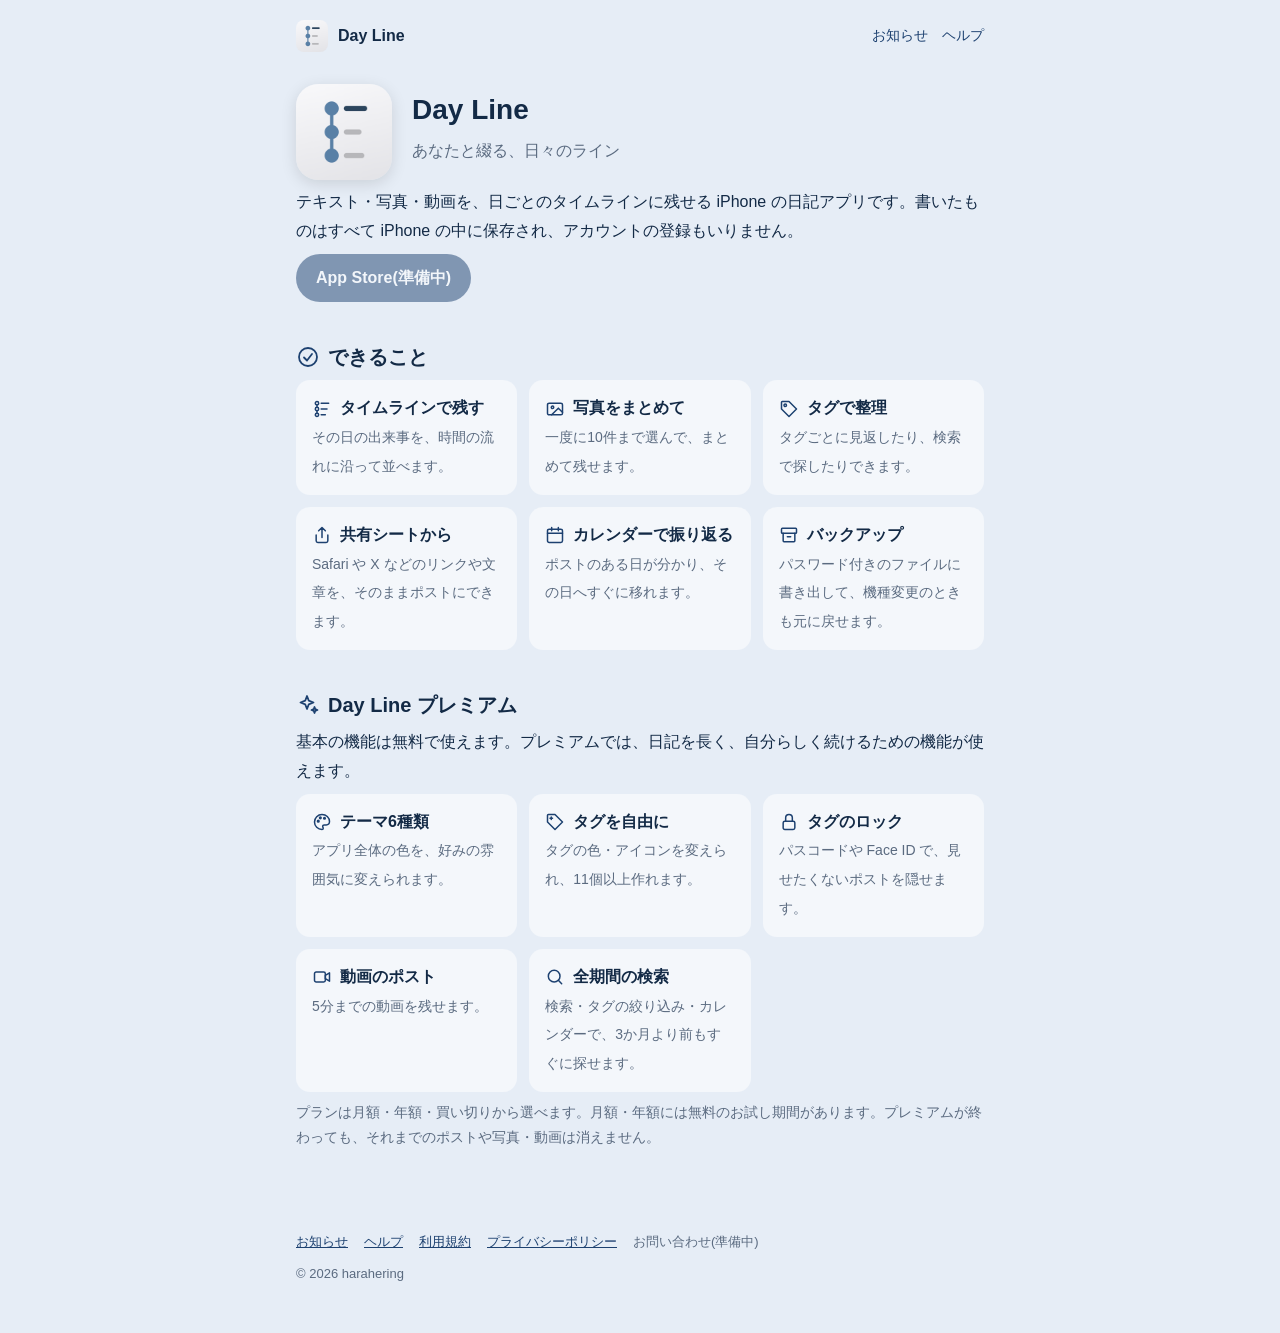
==== dayline/index.html @ ab275535 "アプリ紹介サイトの下書きを作る - 開発者のトップと、Day Line の紹介・ヘルプ・利用規約・プライバシーポリシー・お知らせのページ - お知らせは dayline/news.json を元に、サ" ====
<!doctype html>
<html lang="ja">
<head>
  <meta charset="utf-8">
  <meta name="viewport" content="width=device-width, initial-scale=1">
  <title>Day Line - あなたと綴る、日々のライン</title>
  <meta name="description" content="Day Line は、テキスト・写真・動画を、日ごとのタイムラインに残す iPhone の日記アプリです。">
  <link rel="stylesheet" href="/assets/style.css">
  <link rel="apple-touch-icon" href="/assets/apple-touch-icon.png">
</head>
<body>
  <header class="site-header">
    <div class="wrap">
      <a class="brand" href="/dayline/"><img src="/assets/dayline-icon.png" alt="">Day Line</a>
      <nav class="site-nav">
        <a href="/dayline/news/">お知らせ</a>
        <a href="/dayline/help/">ヘルプ</a>
      </nav>
    </div>
  </header>

  <main class="wrap">
    <div class="hero">
      <img src="/assets/dayline-icon.png" alt="Day Line のアイコン">
      <div>
        <h1>Day Line</h1>
        <p class="lead">あなたと綴る、日々のライン</p>
      </div>
    </div>

    <p>テキスト・写真・動画を、日ごとのタイムラインに残せる iPhone の日記アプリです。書いたものはすべて iPhone の中に保存され、アカウントの登録もいりません。</p>

    <!-- App Store のリンクは、アプリの公開後に差し替える -->
    <p><a class="button" href="#" aria-disabled="true">App Store(準備中)</a></p>

    <!-- Icons are inline SVG drawn with the text color's accent, so they follow light and dark. -->
    <h2 class="with-icon">
      <svg class="icon" viewBox="0 0 24 24" aria-hidden="true"><circle cx="12" cy="12" r="9"/><path d="M8 12.5l3 3 5-6.5"/></svg>
      できること
    </h2>
    <ul class="features">
      <li>
        <strong><svg class="icon" viewBox="0 0 24 24" aria-hidden="true"><circle cx="6" cy="5" r="2"/><circle cx="6" cy="12" r="2"/><circle cx="6" cy="19" r="2"/><path d="M6 7v3M6 14v3M11 5h9M11 12h7M11 19h5"/></svg>タイムラインで残す</strong>
        <span>その日の出来事を、時間の流れに沿って並べます。</span>
      </li>
      <li>
        <strong><svg class="icon" viewBox="0 0 24 24" aria-hidden="true"><rect x="3" y="5" width="18" height="14" rx="2"/><circle cx="9" cy="10" r="1.5"/><path d="M21 16l-5-5-8 8"/></svg>写真をまとめて</strong>
        <span>一度に10件まで選んで、まとめて残せます。</span>
      </li>
      <li>
        <strong><svg class="icon" viewBox="0 0 24 24" aria-hidden="true"><path d="M3 12V4a1 1 0 0 1 1-1h8l9 9-9 9z"/><circle cx="7.5" cy="7.5" r="1.5"/></svg>タグで整理</strong>
        <span>タグごとに見返したり、検索で探したりできます。</span>
      </li>
      <li>
        <strong><svg class="icon" viewBox="0 0 24 24" aria-hidden="true"><path d="M12 3v12M8 7l4-4 4 4"/><path d="M5 12v7a2 2 0 0 0 2 2h10a2 2 0 0 0 2-2v-7"/></svg>共有シートから</strong>
        <span>Safari や X などのリンクや文章を、そのままポストにできます。</span>
      </li>
      <li>
        <strong><svg class="icon" viewBox="0 0 24 24" aria-hidden="true"><rect x="3" y="5" width="18" height="16" rx="2"/><path d="M3 10h18M8 3v4M16 3v4"/></svg>カレンダーで振り返る</strong>
        <span>ポストのある日が分かり、その日へすぐに移れます。</span>
      </li>
      <li>
        <strong><svg class="icon" viewBox="0 0 24 24" aria-hidden="true"><rect x="3" y="4" width="18" height="6" rx="1"/><path d="M5 10v9a1 1 0 0 0 1 1h12a1 1 0 0 0 1-1v-9M10 14h4"/></svg>バックアップ</strong>
        <span>パスワード付きのファイルに書き出して、機種変更のときも元に戻せます。</span>
      </li>
    </ul>

    <h2 class="with-icon">
      <svg class="icon" viewBox="0 0 24 24" aria-hidden="true"><path d="M11 3l1.8 4.7 4.7 1.8-4.7 1.8L11 16l-1.8-4.7L4.5 9.5l4.7-1.8z"/><path d="M18.5 14l.8 2.2 2.2.8-2.2.8-.8 2.2-.8-2.2-2.2-.8 2.2-.8z"/></svg>
      Day Line プレミアム
    </h2>
    <p>基本の機能は無料で使えます。プレミアムでは、日記を長く、自分らしく続けるための機能が使えます。</p>
    <ul class="features">
      <li>
        <strong><svg class="icon" viewBox="0 0 24 24" aria-hidden="true"><path d="M12 3a9 9 0 1 0 0 18c1 0 1.5-.8 1.5-1.5 0-.9-.7-1.3-.7-2.2 0-1 .8-1.8 1.8-1.8H17a4 4 0 0 0 4-4C21 6.8 17 3 12 3z"/><circle cx="7.5" cy="11" r="1"/><circle cx="10" cy="7" r="1"/><circle cx="15" cy="7.5" r="1"/></svg>テーマ6種類</strong>
        <span>アプリ全体の色を、好みの雰囲気に変えられます。</span>
      </li>
      <li>
        <strong><svg class="icon" viewBox="0 0 24 24" aria-hidden="true"><path d="M3 12V4a1 1 0 0 1 1-1h8l9 9-9 9z"/><path d="M7.5 6v3M6 7.5h3"/></svg>タグを自由に</strong>
        <span>タグの色・アイコンを変えられ、11個以上作れます。</span>
      </li>
      <li>
        <strong><svg class="icon" viewBox="0 0 24 24" aria-hidden="true"><rect x="5" y="11" width="14" height="10" rx="2"/><path d="M8 11V7a4 4 0 0 1 8 0v4"/></svg>タグのロック</strong>
        <span>パスコードや Face ID で、見せたくないポストを隠せます。</span>
      </li>
      <li>
        <strong><svg class="icon" viewBox="0 0 24 24" aria-hidden="true"><rect x="3" y="6" width="13" height="12" rx="2"/><path d="M16 10l5-3v10l-5-3z"/></svg>動画のポスト</strong>
        <span>5分までの動画を残せます。</span>
      </li>
      <li>
        <strong><svg class="icon" viewBox="0 0 24 24" aria-hidden="true"><circle cx="11" cy="11" r="7"/><path d="M20 20l-4-4"/></svg>全期間の検索</strong>
        <span>検索・タグの絞り込み・カレンダーで、3か月より前もすぐに探せます。</span>
      </li>
    </ul>
    <p class="note">プランは月額・年額・買い切りから選べます。月額・年額には無料のお試し期間があります。プレミアムが終わっても、それまでのポストや写真・動画は消えません。</p>
  </main>

  <footer class="site-footer">
    <div class="wrap">
      <nav>
        <a href="/dayline/news/">お知らせ</a>
        <a href="/dayline/help/">ヘルプ</a>
        <a href="/dayline/terms/">利用規約</a>
        <a href="/dayline/privacy/">プライバシーポリシー</a>
        <!-- 問い合わせフォームの URL が決まったら差し替える -->
        <span>お問い合わせ(準備中)</span>
      </nav>
      <p>&copy; 2026 harahering</p>
    </div>
  </footer>
</body>
</html>
---- assets/style.css ----
/* Colors follow Day Line's standard theme (light and dark). */
:root {
  --bg: #E6EDF6;
  --card: #F4F7FB;
  --text: #132A46;
  --muted: #5B6B80;
  --main: #1D4170;
  --on-main: #FFFFFF;
  --line: #3C6797;
  --border: rgba(19, 42, 70, 0.12);
  --mono: ui-monospace, "SF Mono", Menlo, monospace;
  --sans: -apple-system, BlinkMacSystemFont, "Hiragino Sans", "Hiragino Kaku Gothic ProN", "Noto Sans JP", sans-serif;
}

@media (prefers-color-scheme: dark) {
  :root {
    --bg: #10151E;
    --card: #1A2230;
    --text: #E4EBF5;
    --muted: #9AA8BA;
    --main: #8FB3E0;
    --on-main: #10151E;
    --line: #5D84B3;
    --border: rgba(228, 235, 245, 0.12);
  }
}

* { box-sizing: border-box; }

html { -webkit-text-size-adjust: 100%; }

body {
  margin: 0;
  background: var(--bg);
  color: var(--text);
  font-family: var(--sans);
  font-size: 16px;
  line-height: 1.8;
}

a { color: var(--main); }

.wrap {
  max-width: 720px;
  margin: 0 auto;
  padding: 0 16px;
}

/* Header and footer */
.site-header {
  padding: 20px 0 8px;
}
.site-header .wrap {
  display: flex;
  align-items: center;
  justify-content: space-between;
  gap: 12px;
}
.brand {
  display: flex;
  align-items: center;
  gap: 10px;
  color: var(--text);
  text-decoration: none;
  font-weight: 700;
}
.brand img {
  width: 32px;
  height: 32px;
  border-radius: 8px;
}
.site-nav {
  display: flex;
  flex-wrap: wrap;
  gap: 4px 14px;
  font-size: 14px;
}
.site-nav a { text-decoration: none; }
.site-nav a[aria-current="page"] { font-weight: 700; }

.site-footer {
  margin-top: 56px;
  padding: 24px 0 40px;
  color: var(--muted);
  font-size: 13px;
}
.site-footer nav {
  display: flex;
  flex-wrap: wrap;
  gap: 4px 16px;
  margin-bottom: 8px;
}

/* Content */
main { padding-top: 16px; }

h1 {
  font-size: 28px;
  line-height: 1.4;
  margin: 16px 0 8px;
}
h2 {
  font-size: 20px;
  line-height: 1.5;
  margin: 40px 0 8px;
}
h3 {
  font-size: 16px;
  margin: 24px 0 4px;
}
p, ul, ol { margin: 8px 0; }
ul, ol { padding-left: 1.4em; }

.lead { color: var(--muted); }

.card {
  background: var(--card);
  border-radius: 14px;
  padding: 16px 20px;
  margin: 16px 0;
}

.updated {
  color: var(--muted);
  font-family: var(--mono);
  font-size: 13px;
}

/* Day Line top */
.hero {
  display: flex;
  align-items: center;
  gap: 20px;
  margin: 24px 0 8px;
}
.hero img {
  width: 96px;
  height: 96px;
  border-radius: 22px;
  box-shadow: 0 4px 16px rgba(0, 0, 0, 0.12);
}
.hero h1 { margin: 0; }

.button {
  display: inline-block;
  padding: 10px 20px;
  border-radius: 999px;
  background: var(--main);
  color: var(--on-main);
  font-weight: 700;
  text-decoration: none;
}
.button[aria-disabled="true"] {
  opacity: 0.5;
  pointer-events: none;
}

.features {
  display: grid;
  grid-template-columns: repeat(auto-fit, minmax(200px, 1fr));
  gap: 12px;
  padding: 0;
  list-style: none;
}
.features li {
  background: var(--card);
  border-radius: 14px;
  padding: 14px 16px;
  margin: 0;
}
.features strong {
  display: flex;
  align-items: center;
  gap: 8px;
}

/* Line icons drawn with the accent color */
.icon {
  width: 20px;
  height: 20px;
  flex: none;
  fill: none;
  stroke: var(--main);
  stroke-width: 1.8;
  stroke-linecap: round;
  stroke-linejoin: round;
}
h2.with-icon {
  display: flex;
  align-items: center;
  gap: 8px;
}
h2.with-icon .icon {
  width: 24px;
  height: 24px;
}
.note {
  color: var(--muted);
  font-size: 14px;
}
.features span {
  color: var(--muted);
  font-size: 14px;
}

/* Developer top: list of apps */
.app-list {
  list-style: none;
  padding: 0;
}
.app-list a {
  display: flex;
  align-items: center;
  gap: 16px;
  background: var(--card);
  border-radius: 14px;
  padding: 14px 16px;
  color: var(--text);
  text-decoration: none;
}
.app-list img {
  width: 56px;
  height: 56px;
  border-radius: 13px;
}
.app-list span {
  display: block;
  color: var(--muted);
  font-size: 14px;
}

/* Help: questions that open */
details {
  background: var(--card);
  border-radius: 12px;
  padding: 12px 16px;
  margin: 8px 0;
}
summary {
  cursor: pointer;
  font-weight: 700;
}
details[open] summary { margin-bottom: 4px; }

/* News */
.news-item {
  background: var(--card);
  border-radius: 14px;
  padding: 16px 20px;
  margin: 12px 0;
}
.news-item h2 {
  font-size: 18px;
  margin: 4px 0 8px;
}
.news-item time {
  color: var(--muted);
  font-family: var(--mono);
  font-size: 13px;
}
.badge {
  display: inline-block;
  margin-left: 8px;
  padding: 0 8px;
  border-radius: 999px;
  background: var(--main);
  color: var(--on-main);
  font-size: 11px;
  font-weight: 700;
  vertical-align: 1px;
}
.news-empty { color: var(--muted); }
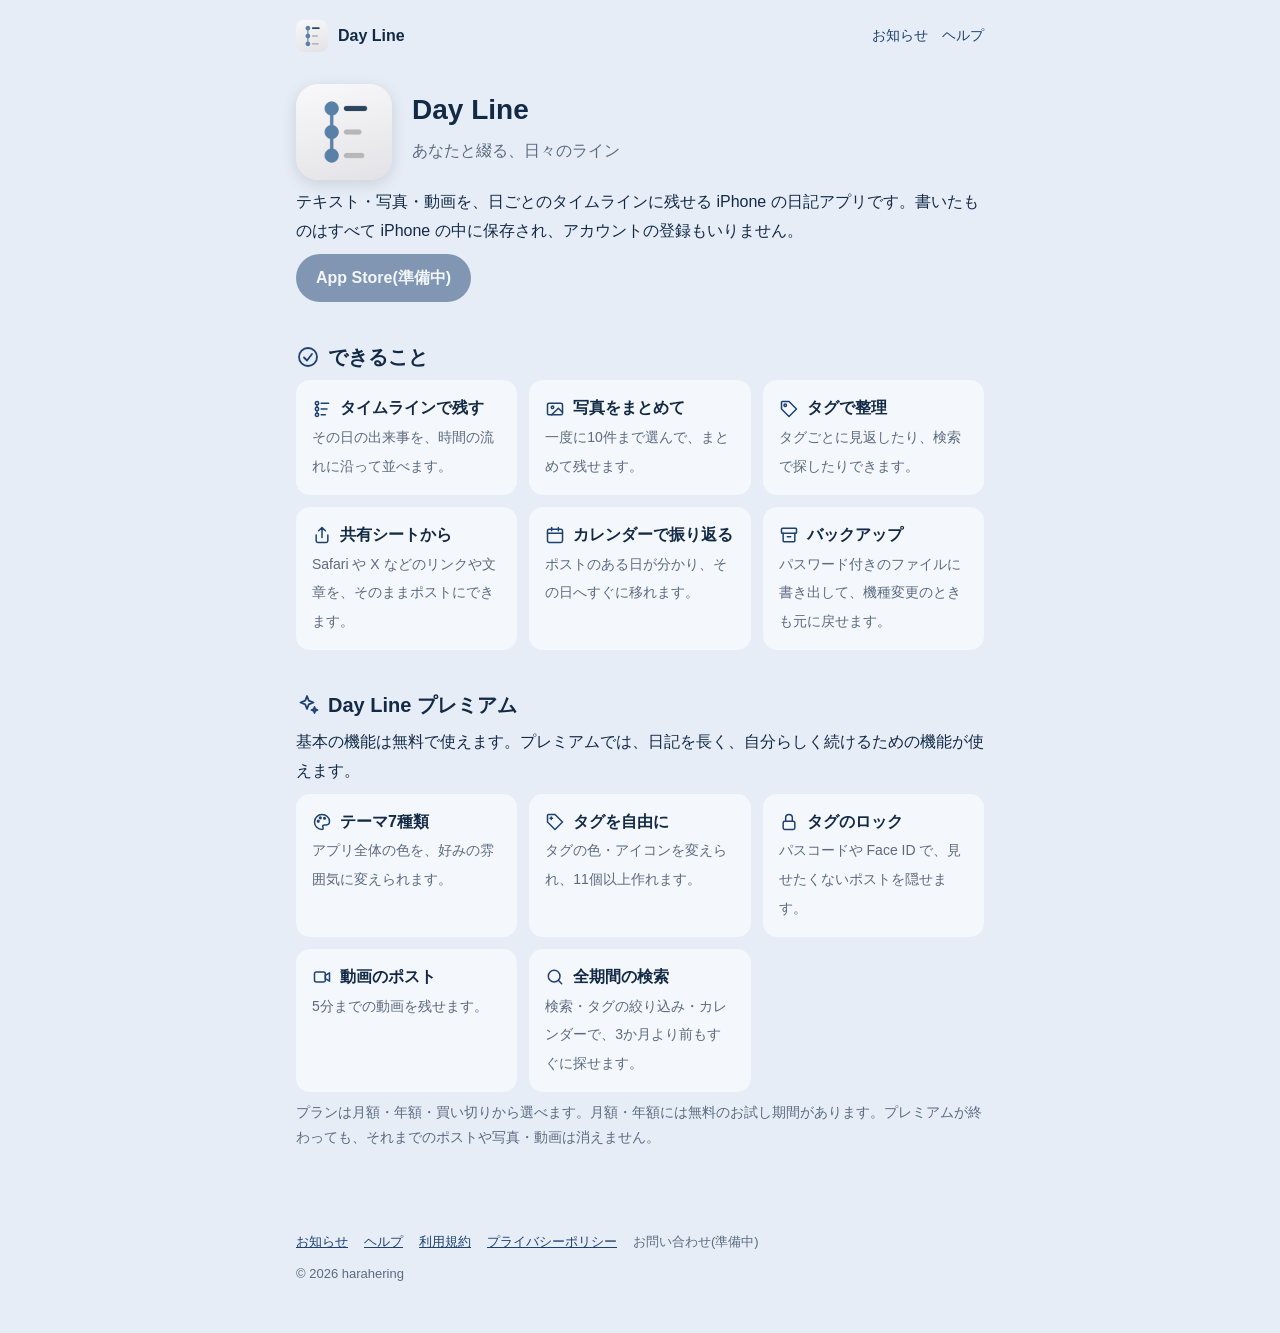
==== commit ff9d32da: "リンクカードの対象を一般のウェブページに広げ、テーマを7種類にする プライバシーポリシーとヘルプで、カード表示の対象を X・Instagram・TikTok の投稿から、ウェブページのリンク全般に書き" ====
--- a/dayline/index.html
+++ b/dayline/index.html
@@ -72,7 +72,7 @@
     <p>基本の機能は無料で使えます。プレミアムでは、日記を長く、自分らしく続けるための機能が使えます。</p>
     <ul class="features">
       <li>
-        <strong><svg class="icon" viewBox="0 0 24 24" aria-hidden="true"><path d="M12 3a9 9 0 1 0 0 18c1 0 1.5-.8 1.5-1.5 0-.9-.7-1.3-.7-2.2 0-1 .8-1.8 1.8-1.8H17a4 4 0 0 0 4-4C21 6.8 17 3 12 3z"/><circle cx="7.5" cy="11" r="1"/><circle cx="10" cy="7" r="1"/><circle cx="15" cy="7.5" r="1"/></svg>テーマ6種類</strong>
+        <strong><svg class="icon" viewBox="0 0 24 24" aria-hidden="true"><path d="M12 3a9 9 0 1 0 0 18c1 0 1.5-.8 1.5-1.5 0-.9-.7-1.3-.7-2.2 0-1 .8-1.8 1.8-1.8H17a4 4 0 0 0 4-4C21 6.8 17 3 12 3z"/><circle cx="7.5" cy="11" r="1"/><circle cx="10" cy="7" r="1"/><circle cx="15" cy="7.5" r="1"/></svg>テーマ7種類</strong>
         <span>アプリ全体の色を、好みの雰囲気に変えられます。</span>
       </li>
       <li>
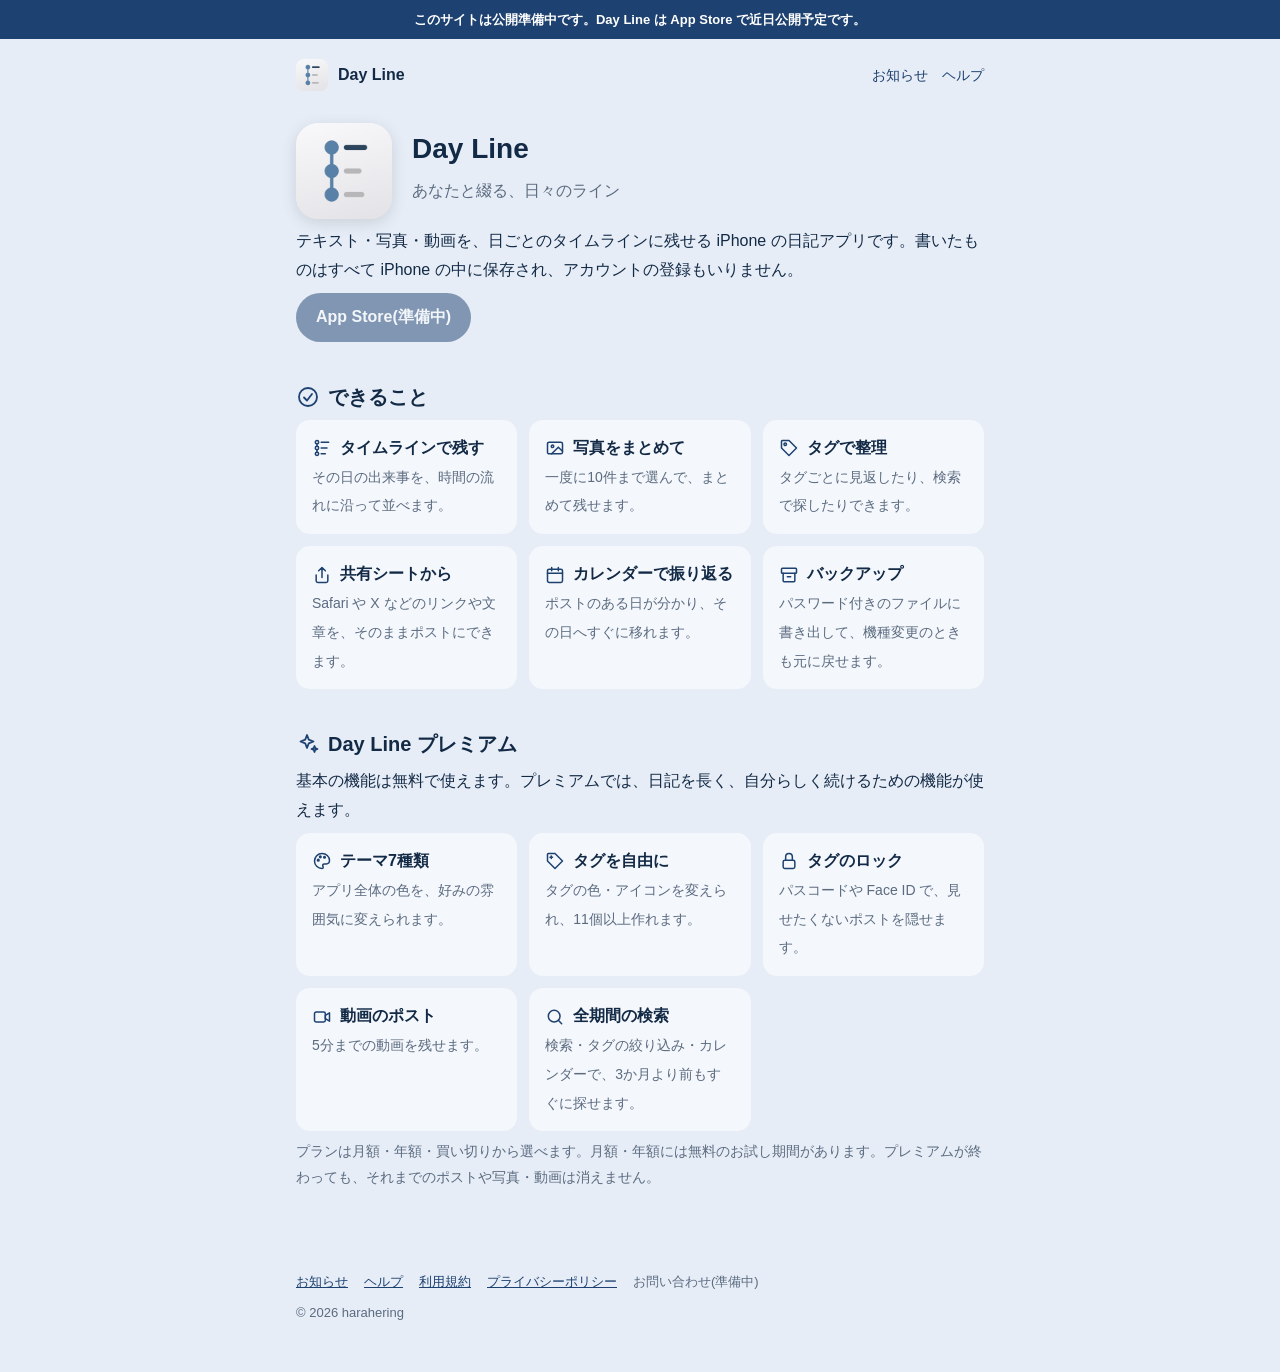
==== commit 8cbb1fcf: "公開準備中であることを示し、公開前のお知らせを外す 全ページの上に「公開準備中」の帯を出し、検索エンジンに載せない指定を入れる。 アプリの公開までお知らせを空にし、利用規約の管轄裁判所を東京地方裁判所" ====
--- a/dayline/index.html
+++ b/dayline/index.html
@@ -3,12 +3,15 @@
 <head>
   <meta charset="utf-8">
   <meta name="viewport" content="width=device-width, initial-scale=1">
+  <meta name="robots" content="noindex">
   <title>Day Line - あなたと綴る、日々のライン</title>
   <meta name="description" content="Day Line は、テキスト・写真・動画を、日ごとのタイムラインに残す iPhone の日記アプリです。">
   <link rel="stylesheet" href="/assets/style.css">
   <link rel="apple-touch-icon" href="/assets/apple-touch-icon.png">
 </head>
 <body>
+  <!-- 公開準備中の表示。アプリの公開時に、この div と下の robots の meta を消す -->
+  <div class="prerelease">このサイトは公開準備中です。Day Line は App Store で近日公開予定です。</div>
   <header class="site-header">
     <div class="wrap">
       <a class="brand" href="/dayline/"><img src="/assets/dayline-icon.png" alt="">Day Line</a>
--- a/assets/style.css
+++ b/assets/style.css
@@ -46,6 +46,16 @@
   padding: 0 16px;
 }
 
+/* Shown on every page until the app is released */
+.prerelease {
+  background: var(--main);
+  color: var(--on-main);
+  font-size: 13px;
+  font-weight: 700;
+  text-align: center;
+  padding: 8px 16px;
+}
+
 /* Header and footer */
 .site-header {
   padding: 20px 0 8px;
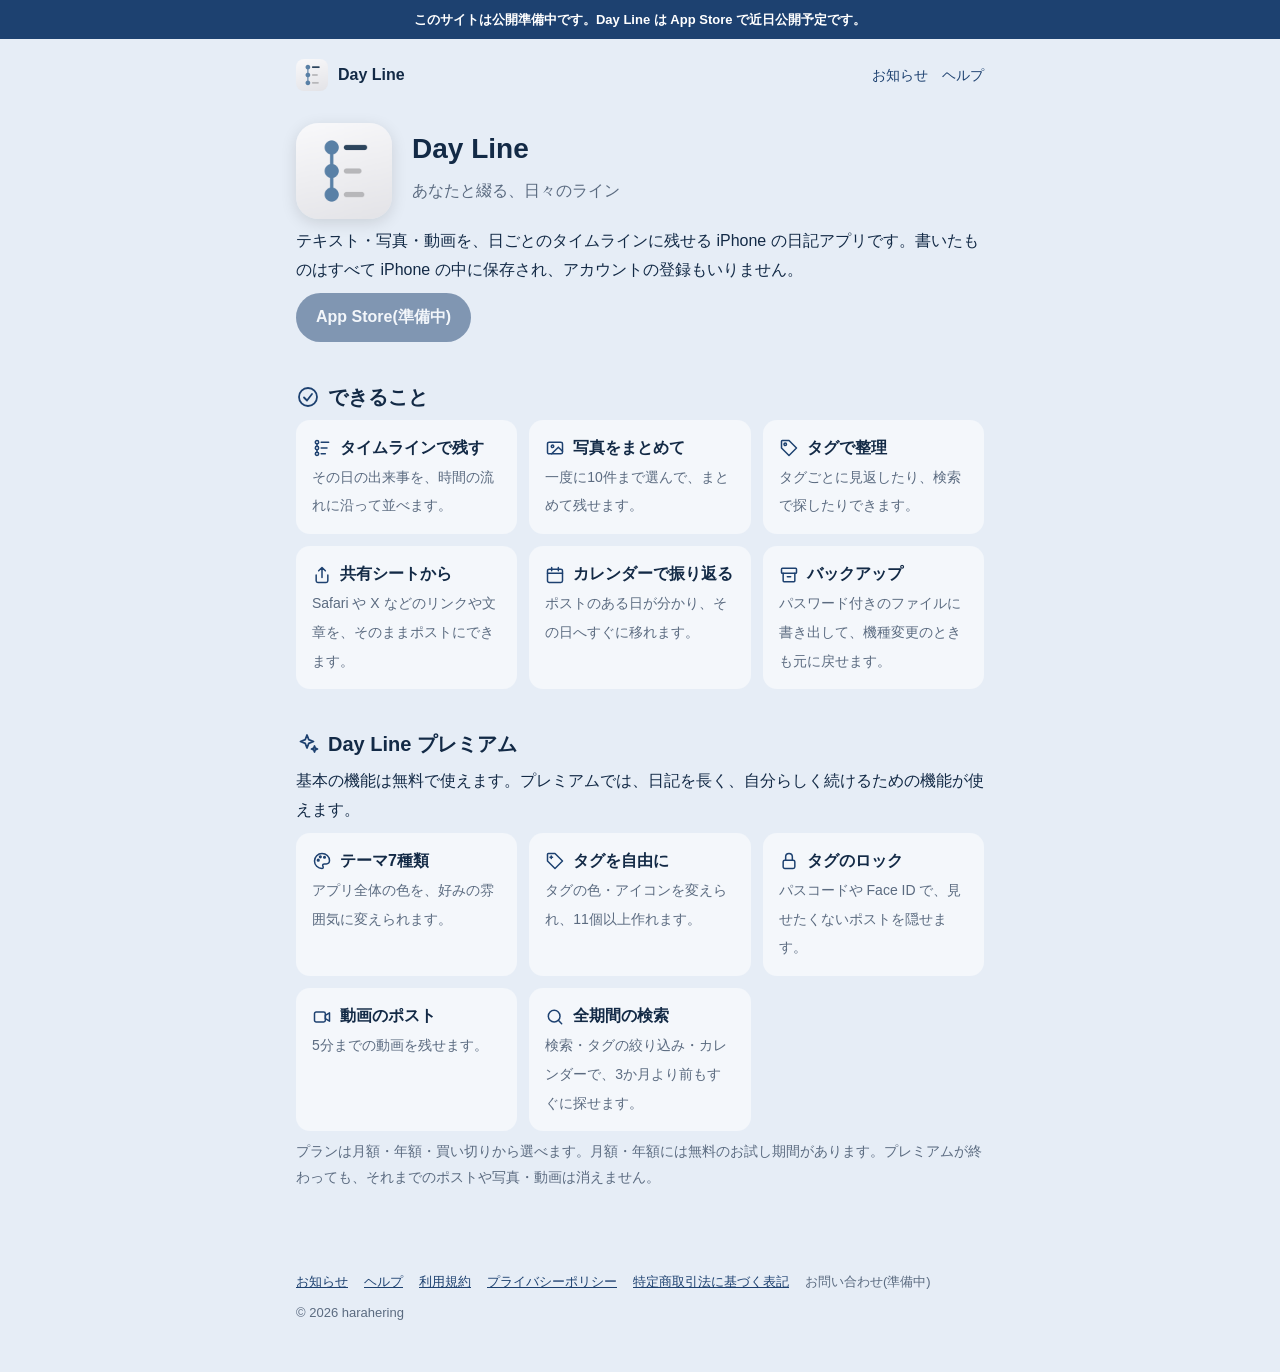
==== commit a6790550: "特定商取引法に基づく表記のページを追加する 氏名と所在地(バーチャルオフィスの住所)は契約後に埋める。電話番号は請求時に開示する。 Day Line の各ページのフッターからリンクし、README の" ====
--- a/dayline/index.html
+++ b/dayline/index.html
@@ -105,6 +105,7 @@
         <a href="/dayline/help/">ヘルプ</a>
         <a href="/dayline/terms/">利用規約</a>
         <a href="/dayline/privacy/">プライバシーポリシー</a>
+        <a href="/dayline/tokushoho/">特定商取引法に基づく表記</a>
         <!-- 問い合わせフォームの URL が決まったら差し替える -->
         <span>お問い合わせ(準備中)</span>
       </nav>
--- a/assets/style.css
+++ b/assets/style.css
@@ -136,6 +136,25 @@
   font-size: 13px;
 }
 
+/* A list of label and text pairs (特定商取引法に基づく表記) */
+.legal-table {
+  background: var(--card);
+  border-radius: 14px;
+  padding: 4px 20px;
+  margin: 16px 0;
+}
+.legal-table dt {
+  font-weight: 700;
+  padding-top: 12px;
+}
+.legal-table dd {
+  margin: 0;
+  padding: 2px 0 12px;
+  border-bottom: 1px solid var(--border);
+}
+.legal-table dd:last-child { border-bottom: none; }
+.legal-table ul { margin: 0; }
+
 /* Day Line top */
 .hero {
   display: flex;
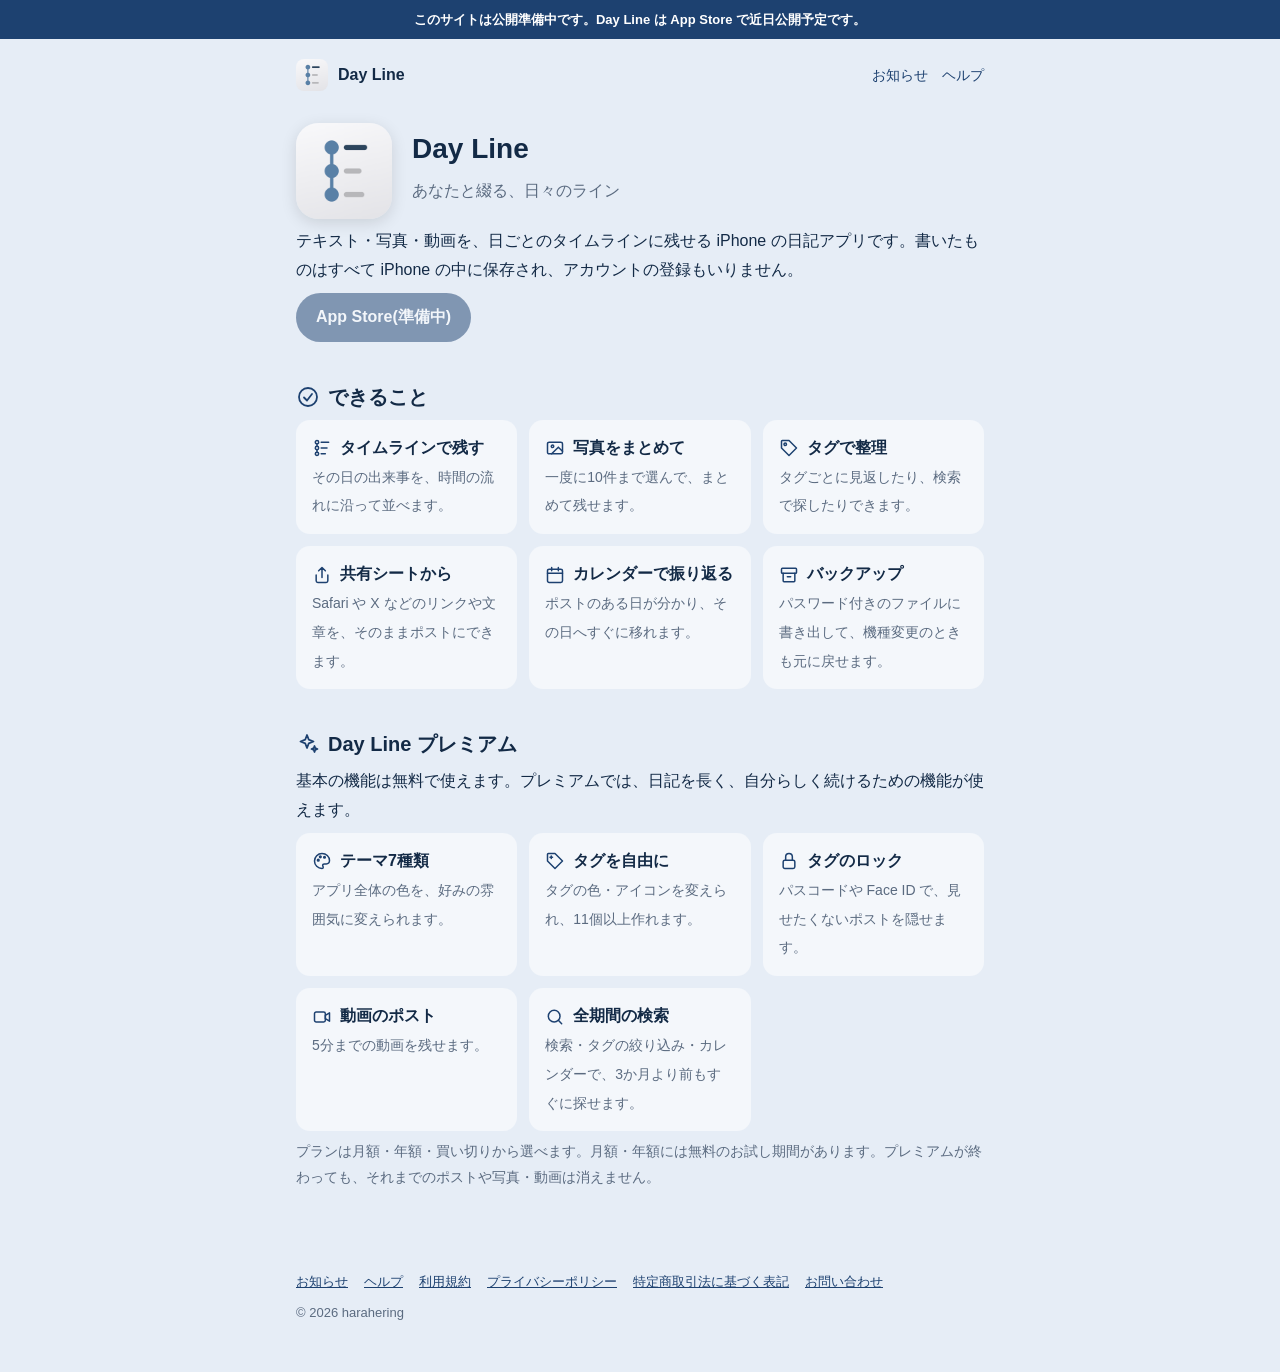
==== commit 2dd593f4: "お問い合わせを Google フォームへのリンクにする Co-Authored-By: Claude Opus 5.5 <noreply@anthropic.com>" ====
--- a/dayline/index.html
+++ b/dayline/index.html
@@ -106,8 +106,7 @@
         <a href="/dayline/terms/">利用規約</a>
         <a href="/dayline/privacy/">プライバシーポリシー</a>
         <a href="/dayline/tokushoho/">特定商取引法に基づく表記</a>
-        <!-- 問い合わせフォームの URL が決まったら差し替える -->
-        <span>お問い合わせ(準備中)</span>
+        <a href="https://docs.google.com/forms/d/e/1FAIpQLSfvPwlX7Q81-w0aFriSInDe62e1CzYH-zkuxOS2LCQvahcfPw/viewform">お問い合わせ</a>
       </nav>
       <p>&copy; 2026 harahering</p>
     </div>
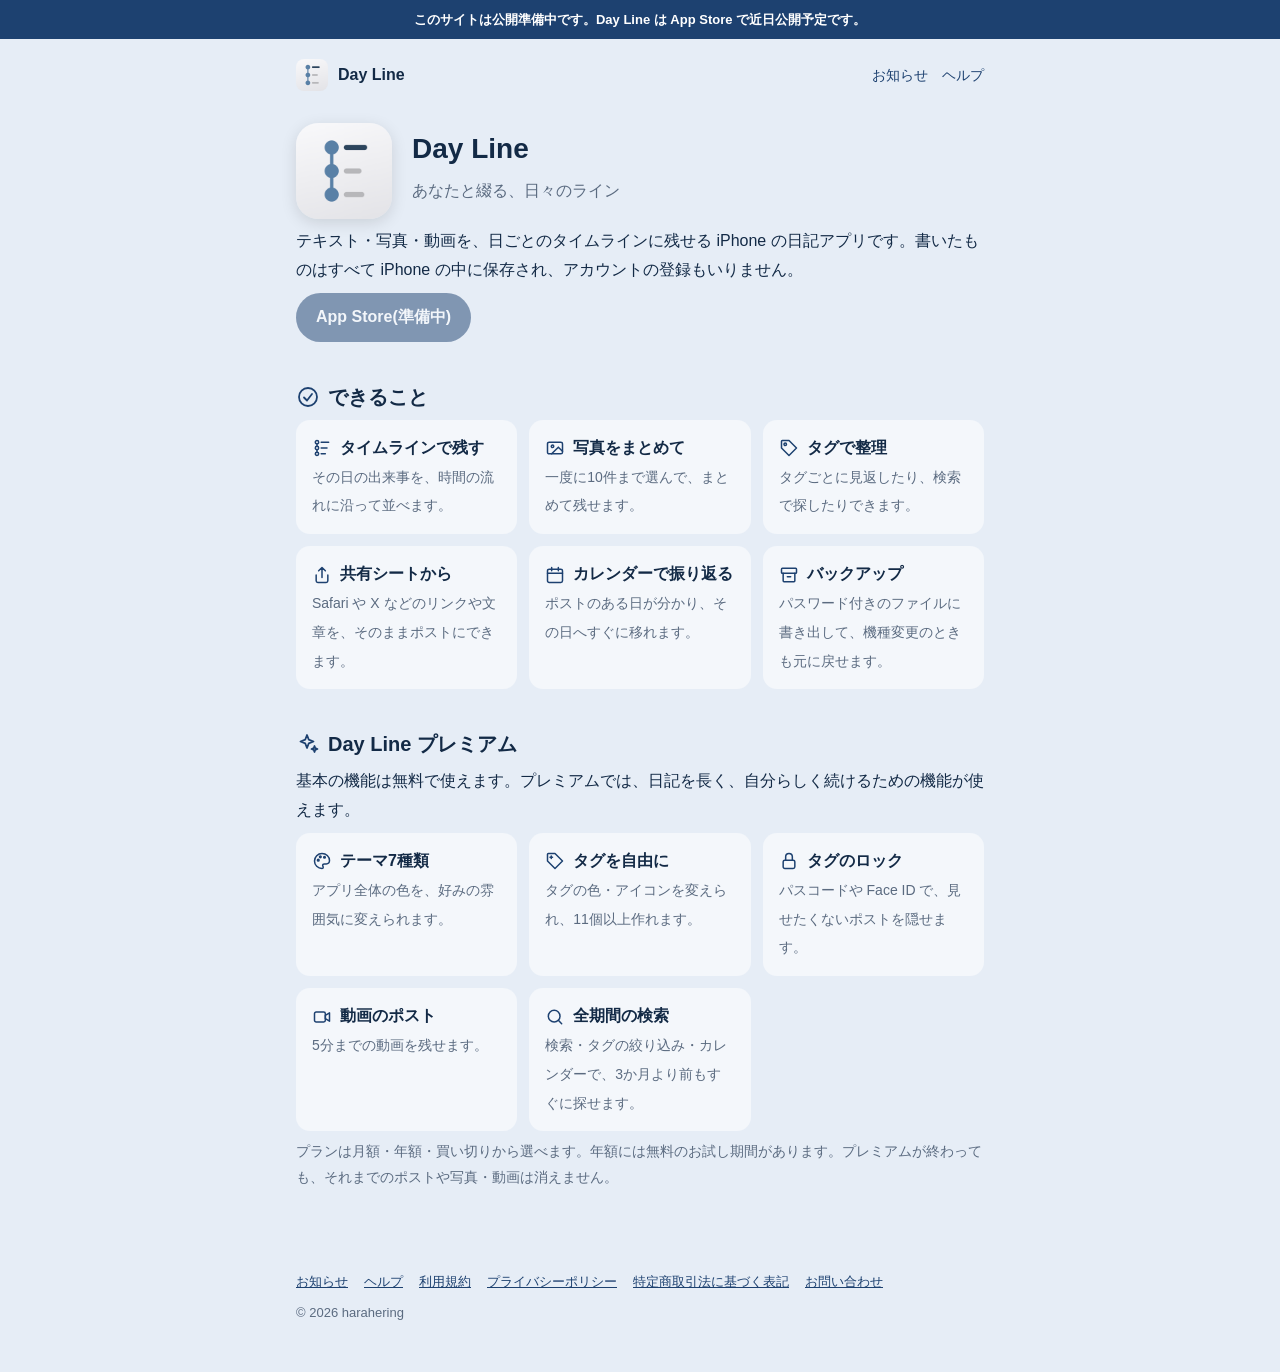
==== commit bfd96b26: "Day Line の無料お試しを年額だけの表記にする - 紹介ページとヘルプの「月額・年額には無料のお試し期間」を「年額には」に直す  Co-Authored-By: Claude Opus 5.5 " ====
--- a/dayline/index.html
+++ b/dayline/index.html
@@ -95,7 +95,7 @@
         <span>検索・タグの絞り込み・カレンダーで、3か月より前もすぐに探せます。</span>
       </li>
     </ul>
-    <p class="note">プランは月額・年額・買い切りから選べます。月額・年額には無料のお試し期間があります。プレミアムが終わっても、それまでのポストや写真・動画は消えません。</p>
+    <p class="note">プランは月額・年額・買い切りから選べます。年額には無料のお試し期間があります。プレミアムが終わっても、それまでのポストや写真・動画は消えません。</p>
   </main>
 
   <footer class="site-footer">
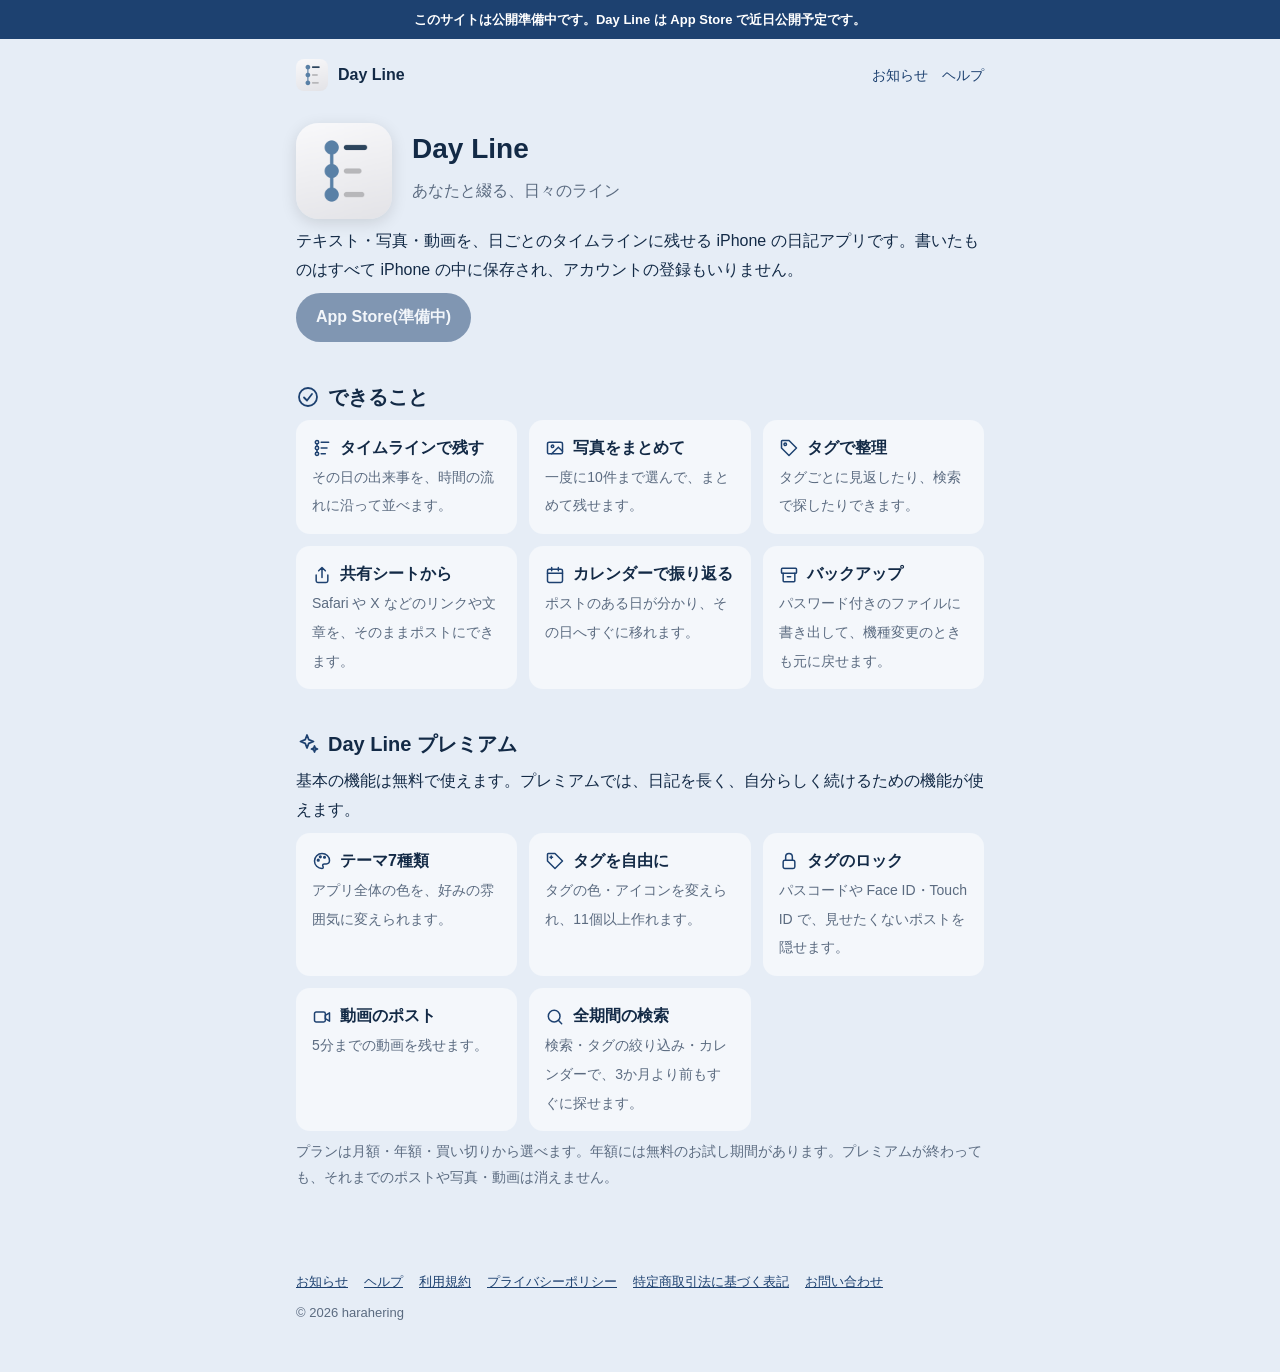
==== commit f17648a0: "Day Line のロックの説明に Touch ID を足す - 紹介ページとヘルプの「パスコードや Face ID で」を「パスコードや Face ID・Touch ID で」にする  Co-Aut" ====
--- a/dayline/index.html
+++ b/dayline/index.html
@@ -84,7 +84,7 @@
       </li>
       <li>
         <strong><svg class="icon" viewBox="0 0 24 24" aria-hidden="true"><rect x="5" y="11" width="14" height="10" rx="2"/><path d="M8 11V7a4 4 0 0 1 8 0v4"/></svg>タグのロック</strong>
-        <span>パスコードや Face ID で、見せたくないポストを隠せます。</span>
+        <span>パスコードや Face ID・Touch ID で、見せたくないポストを隠せます。</span>
       </li>
       <li>
         <strong><svg class="icon" viewBox="0 0 24 24" aria-hidden="true"><rect x="3" y="6" width="13" height="12" rx="2"/><path d="M16 10l5-3v10l-5-3z"/></svg>動画のポスト</strong>
